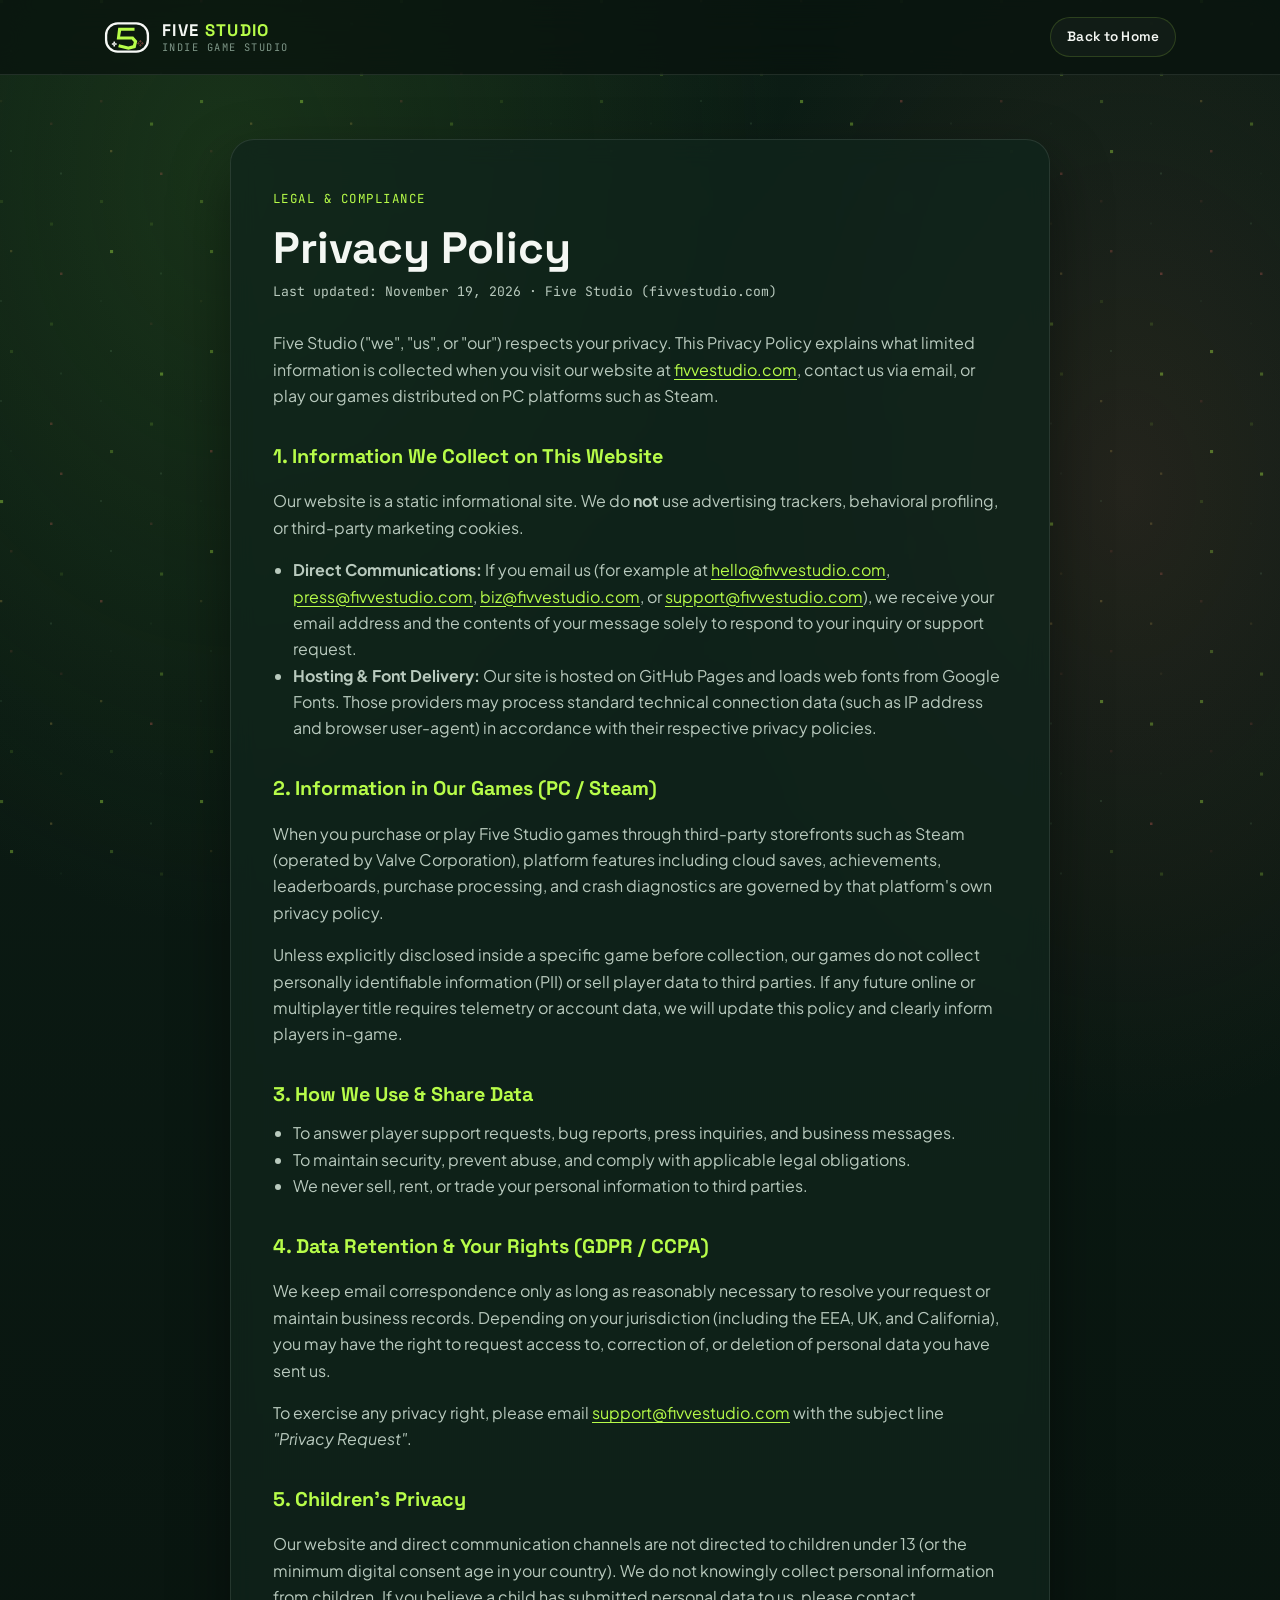
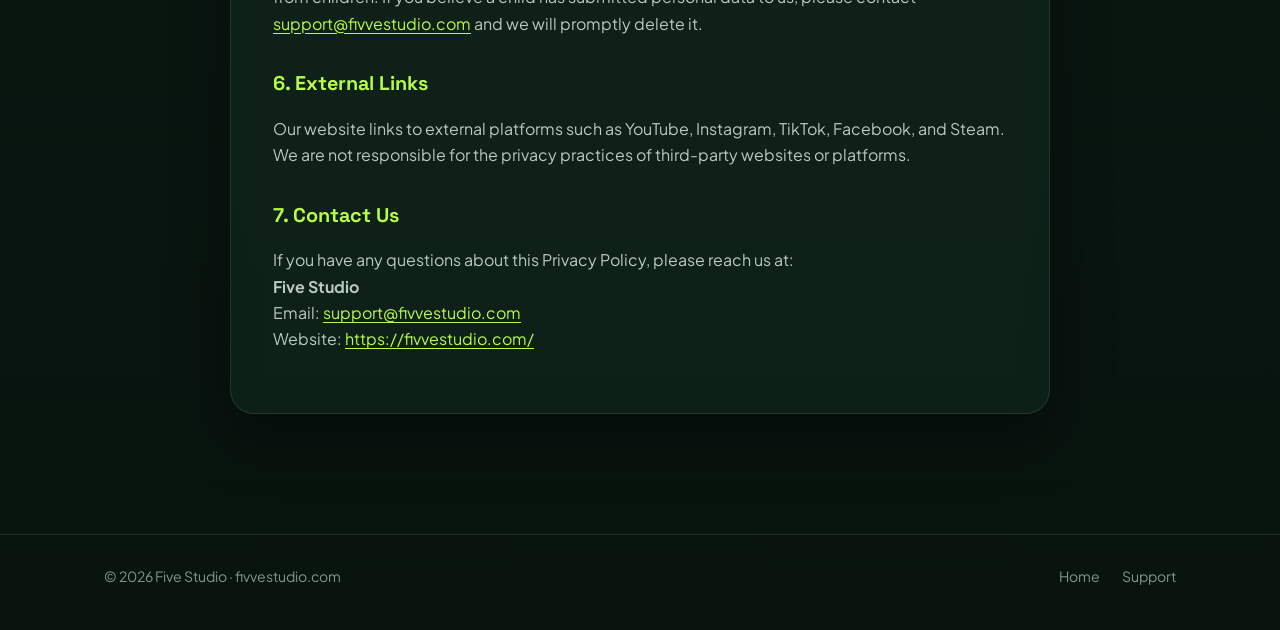
==== privacy/index.html @ c265f398 "feat: 初始化 Five Studio 官方网站与隐私政策页面" ====
<!DOCTYPE html>
<html lang="en">
<head>
  <meta charset="UTF-8" />
  <meta name="viewport" content="width=device-width, initial-scale=1.0" />
  <title>Privacy Policy — Five Studio</title>
  <meta name="description" content="Privacy Policy for Five Studio (fivvestudio.com) and our PC / Steam games." />
  <link rel="canonical" href="https://fivvestudio.com/privacy/" />
  <meta name="theme-color" content="#0d1f17" />

  <link rel="icon" type="image/svg+xml" href="../assets/favicon.svg" />
  <link rel="preconnect" href="https://fonts.googleapis.com" />
  <link rel="preconnect" href="https://fonts.gstatic.com" crossorigin />
  <link href="https://fonts.googleapis.com/css2?family=JetBrains+Mono:wght@400;500;600&family=Plus+Jakarta+Sans:wght@400;500;600;700&family=Space+Grotesk:wght@500;600;700&display=swap" rel="stylesheet" />
  <link rel="stylesheet" href="../styles.css" />
</head>
<body>
  <canvas id="dot-matrix" aria-hidden="true"></canvas>

  <div class="site-shell">
    <header class="site-header">
      <div class="container nav-inner">
        <a class="brand-link" href="../" aria-label="Back to Five Studio Home">
          <img class="brand-mark" src="../assets/logo-mark.svg" alt="Five Studio Logo" width="46" height="33" />
          <span class="brand-wordmark">
            <span class="brand-name">FIVE <span>STUDIO</span></span>
            <span class="brand-sub">INDIE GAME STUDIO</span>
          </span>
        </a>

        <div class="nav-actions">
          <a class="btn btn-outline btn-sm" href="../">Back to Home</a>
        </div>
      </div>
    </header>

    <main class="legal-main">
      <div class="container">
        <article class="legal-card">
          <span class="section-eyebrow">Legal &amp; Compliance</span>
          <h1>Privacy Policy</h1>
          <p class="legal-updated">Last updated: November 19, 2026 &middot; Five Studio (fivvestudio.com)</p>

          <p>
            Five Studio ("we", "us", or "our") respects your privacy. This Privacy Policy explains what limited information is collected when you visit our website at <a href="https://fivvestudio.com/">fivvestudio.com</a>, contact us via email, or play our games distributed on PC platforms such as Steam.
          </p>

          <h2>1. Information We Collect on This Website</h2>
          <p>
            Our website is a static informational site. We do <strong>not</strong> use advertising trackers, behavioral profiling, or third-party marketing cookies.
          </p>
          <ul>
            <li><strong>Direct Communications:</strong> If you email us (for example at <a href="mailto:hello@fivvestudio.com">hello@fivvestudio.com</a>, <a href="mailto:press@fivvestudio.com">press@fivvestudio.com</a>, <a href="mailto:biz@fivvestudio.com">biz@fivvestudio.com</a>, or <a href="mailto:support@fivvestudio.com">support@fivvestudio.com</a>), we receive your email address and the contents of your message solely to respond to your inquiry or support request.</li>
            <li><strong>Hosting &amp; Font Delivery:</strong> Our site is hosted on GitHub Pages and loads web fonts from Google Fonts. Those providers may process standard technical connection data (such as IP address and browser user-agent) in accordance with their respective privacy policies.</li>
          </ul>

          <h2>2. Information in Our Games (PC / Steam)</h2>
          <p>
            When you purchase or play Five Studio games through third-party storefronts such as Steam (operated by Valve Corporation), platform features including cloud saves, achievements, leaderboards, purchase processing, and crash diagnostics are governed by that platform's own privacy policy.
          </p>
          <p>
            Unless explicitly disclosed inside a specific game before collection, our games do not collect personally identifiable information (PII) or sell player data to third parties. If any future online or multiplayer title requires telemetry or account data, we will update this policy and clearly inform players in-game.
          </p>

          <h2>3. How We Use &amp; Share Data</h2>
          <ul>
            <li>To answer player support requests, bug reports, press inquiries, and business messages.</li>
            <li>To maintain security, prevent abuse, and comply with applicable legal obligations.</li>
            <li>We never sell, rent, or trade your personal information to third parties.</li>
          </ul>

          <h2>4. Data Retention &amp; Your Rights (GDPR / CCPA)</h2>
          <p>
            We keep email correspondence only as long as reasonably necessary to resolve your request or maintain business records. Depending on your jurisdiction (including the EEA, UK, and California), you may have the right to request access to, correction of, or deletion of personal data you have sent us.
          </p>
          <p>
            To exercise any privacy right, please email <a href="mailto:support@fivvestudio.com">support@fivvestudio.com</a> with the subject line <em>"Privacy Request"</em>.
          </p>

          <h2>5. Children's Privacy</h2>
          <p>
            Our website and direct communication channels are not directed to children under 13 (or the minimum digital consent age in your country). We do not knowingly collect personal information from children. If you believe a child has submitted personal data to us, please contact <a href="mailto:support@fivvestudio.com">support@fivvestudio.com</a> and we will promptly delete it.
          </p>

          <h2>6. External Links</h2>
          <p>
            Our website links to external platforms such as YouTube, Instagram, TikTok, Facebook, and Steam. We are not responsible for the privacy practices of third-party websites or platforms.
          </p>

          <h2>7. Contact Us</h2>
          <p>
            If you have any questions about this Privacy Policy, please reach us at:<br />
            <strong>Five Studio</strong><br />
            Email: <a href="mailto:support@fivvestudio.com">support@fivvestudio.com</a><br />
            Website: <a href="https://fivvestudio.com/">https://fivvestudio.com/</a>
          </p>
        </article>
      </div>
    </main>

    <footer class="site-footer">
      <div class="container footer-inner">
        <div>&copy; <span id="year">2026</span> Five Studio &middot; fivvestudio.com</div>
        <div class="footer-links">
          <a href="../">Home</a>
          <a href="mailto:support@fivvestudio.com">Support</a>
        </div>
      </div>
    </footer>
  </div>

  <script src="../app.js" defer></script>
</body>
</html>
---- styles.css ----
:root {
  --bg-void: #08130e;
  --bg-base: #0d1f17;
  --bg-elevated: rgba(16, 37, 27, 0.78);
  --bg-elevated-solid: #12281d;
  --bg-glow: #243f1e;
  --lime: #b7fc49;
  --lime-soft: rgba(183, 252, 73, 0.14);
  --coral: #e76e63;
  --coral-soft: rgba(231, 110, 99, 0.14);
  --gold: #d7b45c;
  --ink: #f4f7f3;
  --ink-secondary: #b9cabe;
  --ink-muted: #7f9788;
  --border: rgba(183, 252, 73, 0.16);
  --border-subtle: rgba(244, 247, 243, 0.1);
  --radius-sm: 10px;
  --radius-md: 16px;
  --radius-lg: 24px;
  --shadow-card: 0 24px 60px rgba(0, 0, 0, 0.42);
  --font-display: 'Space Grotesk', system-ui, -apple-system, BlinkMacSystemFont, sans-serif;
  --font-body: 'Plus Jakarta Sans', system-ui, -apple-system, BlinkMacSystemFont, sans-serif;
  --font-mono: 'JetBrains Mono', ui-monospace, SFMono-Regular, Menlo, monospace;
}

*,
*::before,
*::after {
  box-sizing: border-box;
}

html {
  scroll-behavior: smooth;
  background-color: var(--bg-void);
  color: var(--ink);
}

body {
  margin: 0;
  min-height: 100vh;
  font-family: var(--font-body);
  font-size: 16px;
  line-height: 1.65;
  color: var(--ink);
  background:
    radial-gradient(62% 48% at 18% 8%, rgba(49, 92, 34, 0.36) 0%, rgba(13, 31, 23, 0) 70%),
    radial-gradient(50% 42% at 88% 22%, rgba(231, 110, 99, 0.11) 0%, rgba(13, 31, 23, 0) 68%),
    linear-gradient(180deg, #0c1d15 0%, #08130e 100%);
  overflow-x: hidden;
  -webkit-font-smoothing: antialiased;
}

a {
  color: inherit;
  text-decoration: none;
}

img,
svg {
  display: block;
  max-width: 100%;
}

button {
  font: inherit;
  color: inherit;
}

:focus-visible {
  outline: 2px solid var(--lime);
  outline-offset: 3px;
}

/* Pixel matrix canvas backdrop */
#dot-matrix {
  position: fixed;
  inset: 0;
  width: 100%;
  height: 100%;
  pointer-events: none;
  z-index: 0;
  opacity: 0.72;
}

.site-shell {
  position: relative;
  z-index: 1;
}

.container {
  width: 100%;
  max-width: 1120px;
  margin: 0 auto;
  padding: 0 24px;
}

/* Header */
.site-header {
  position: sticky;
  top: 0;
  z-index: 50;
  backdrop-filter: blur(16px);
  -webkit-backdrop-filter: blur(16px);
  background: rgba(8, 19, 14, 0.76);
  border-bottom: 1px solid var(--border-subtle);
}

.nav-inner {
  display: flex;
  align-items: center;
  justify-content: space-between;
  gap: 20px;
  height: 74px;
}

.brand-link {
  display: inline-flex;
  align-items: center;
  gap: 12px;
  flex-shrink: 0;
}

.brand-mark {
  width: 46px;
  height: 33px;
  transition: transform 0.22s ease;
}

.brand-link:hover .brand-mark {
  transform: scale(1.06) rotate(-2deg);
}

.brand-wordmark {
  display: flex;
  flex-direction: column;
  line-height: 1;
}

.brand-name {
  font-family: var(--font-display);
  font-weight: 700;
  font-size: 1.05rem;
  letter-spacing: 0.08em;
  color: var(--ink);
}

.brand-name span {
  color: var(--lime);
}

.brand-sub {
  font-family: var(--font-mono);
  font-size: 0.65rem;
  letter-spacing: 0.14em;
  color: var(--ink-muted);
  margin-top: 3px;
}

.nav-links {
  display: flex;
  align-items: center;
  gap: 28px;
  list-style: none;
  margin: 0;
  padding: 0;
}

.nav-links a {
  font-size: 0.92rem;
  font-weight: 500;
  color: var(--ink-secondary);
  transition: color 0.18s ease;
}

.nav-links a:hover {
  color: var(--lime);
}

.nav-actions {
  display: flex;
  align-items: center;
  gap: 12px;
}

.menu-toggle {
  display: none;
  align-items: center;
  justify-content: center;
  width: 42px;
  height: 42px;
  border-radius: var(--radius-sm);
  border: 1px solid var(--border-subtle);
  background: rgba(255, 255, 255, 0.03);
  cursor: pointer;
}

/* Buttons */
.btn {
  display: inline-flex;
  align-items: center;
  justify-content: center;
  gap: 9px;
  padding: 12px 22px;
  border-radius: 999px;
  font-family: var(--font-display);
  font-weight: 600;
  font-size: 0.94rem;
  letter-spacing: 0.01em;
  border: 1px solid transparent;
  cursor: pointer;
  transition: transform 0.18s ease, box-shadow 0.2s ease, background-color 0.2s ease, border-color 0.2s ease, color 0.2s ease;
  white-space: nowrap;
}

.btn:active {
  transform: translateY(1px) scale(0.99);
}

.btn-primary {
  background: var(--lime);
  color: #09150d;
  box-shadow: 0 8px 28px rgba(183, 252, 73, 0.22);
}

.btn-primary:hover {
  background: #c8ff6e;
  transform: translateY(-2px);
  box-shadow: 0 12px 34px rgba(183, 252, 73, 0.34);
}

.btn-outline {
  background: rgba(255, 255, 255, 0.03);
  border-color: var(--border);
  color: var(--ink);
}

.btn-outline:hover {
  border-color: var(--lime);
  background: rgba(183, 252, 73, 0.08);
  color: var(--lime);
  transform: translateY(-2px);
}

.btn-sm {
  padding: 8px 16px;
  font-size: 0.85rem;
}

/* Status Pill */
.status-pill {
  display: inline-flex;
  align-items: center;
  gap: 9px;
  padding: 6px 14px;
  border-radius: 999px;
  border: 1px solid var(--border);
  background: rgba(183, 252, 73, 0.07);
  font-family: var(--font-mono);
  font-size: 0.76rem;
  letter-spacing: 0.08em;
  text-transform: uppercase;
  color: var(--lime);
}

.status-dot {
  width: 8px;
  height: 8px;
  border-radius: 50%;
  background: var(--lime);
  box-shadow: 0 0 12px var(--lime);
  animation: pulse 2.2s ease-in-out infinite;
}

@keyframes pulse {
  0%, 100% { opacity: 1; transform: scale(1); }
  50% { opacity: 0.45; transform: scale(0.84); }
}

/* Hero Section */
.hero {
  padding: 88px 0 76px;
}

.hero-grid {
  display: grid;
  grid-template-columns: 1.15fr 0.85fr;
  gap: 48px;
  align-items: center;
}

.hero-title {
  margin: 22px 0 18px;
  font-family: var(--font-display);
  font-size: clamp(2.8rem, 6vw, 4.65rem);
  font-weight: 700;
  line-height: 0.98;
  letter-spacing: -0.03em;
}

.hero-title .line-white {
  display: block;
  color: var(--ink);
}

.hero-title .line-accent {
  display: block;
  color: var(--coral);
}

.hero-lead {
  margin: 0 0 12px;
  font-family: var(--font-display);
  font-size: clamp(1.12rem, 2vw, 1.32rem);
  font-weight: 500;
  color: var(--lime);
}

.hero-desc {
  margin: 0 0 32px;
  max-width: 520px;
  color: var(--ink-secondary);
  font-size: 1.03rem;
}

.hero-cta {
  display: flex;
  flex-wrap: wrap;
  gap: 14px;
  margin-bottom: 34px;
}

.hero-meta {
  display: flex;
  flex-wrap: wrap;
  gap: 24px;
  padding-top: 24px;
  border-top: 1px solid var(--border-subtle);
}

.meta-item {
  display: flex;
  flex-direction: column;
  gap: 2px;
}

.meta-label {
  font-family: var(--font-mono);
  font-size: 0.72rem;
  letter-spacing: 0.08em;
  text-transform: uppercase;
  color: var(--ink-muted);
}

.meta-value {
  font-family: var(--font-display);
  font-weight: 600;
  font-size: 0.98rem;
  color: var(--ink);
}

/* Interactive Controller Stage */
.controller-stage {
  position: relative;
  border-radius: var(--radius-lg);
  padding: 36px 28px 26px;
  background:
    radial-gradient(circle at 50% 42%, rgba(183, 252, 73, 0.14) 0%, rgba(16, 37, 27, 0.9) 62%),
    var(--bg-elevated-solid);
  border: 1px solid var(--border);
  box-shadow: var(--shadow-card);
  overflow: hidden;
}

.controller-stage::before {
  content: '';
  position: absolute;
  inset: 0;
  background-image: radial-gradient(rgba(183, 252, 73, 0.16) 1.2px, transparent 1.2px);
  background-size: 20px 20px;
  opacity: 0.35;
  pointer-events: none;
}

.stage-topbar {
  position: relative;
  display: flex;
  justify-content: space-between;
  align-items: center;
  margin-bottom: 24px;
  font-family: var(--font-mono);
  font-size: 0.72rem;
  letter-spacing: 0.08em;
  color: var(--ink-muted);
}

.stage-badge {
  color: var(--lime);
}

.controller-wrap {
  position: relative;
  display: flex;
  align-items: center;
  justify-content: center;
  padding: 18px 8px 22px;
}

.interactive-logo {
  width: 100%;
  max-width: 310px;
  height: auto;
  filter: drop-shadow(0 16px 32px rgba(0, 0, 0, 0.45));
  transition: transform 0.25s ease;
  user-select: none;
}

.interactive-logo.nudge-up { transform: translateY(-6px); }
.interactive-logo.nudge-down { transform: translateY(6px); }
.interactive-logo.nudge-left { transform: translateX(-6px) rotate(-1.5deg); }
.interactive-logo.nudge-right { transform: translateX(6px) rotate(1.5deg); }
.interactive-logo.nudge-pop { transform: scale(1.045); }

.ctrl-hit {
  cursor: pointer;
  transition: opacity 0.14s ease, transform 0.14s ease;
}

.ctrl-btn-circle {
  cursor: pointer;
  transition: fill 0.14s ease, stroke-width 0.14s ease;
}

.ctrl-btn-circle:hover,
.ctrl-btn-circle.is-pressed {
  fill: rgba(231, 110, 99, 0.42);
  stroke-width: 2.8;
}

.stage-console {
  position: relative;
  display: flex;
  align-items: center;
  justify-content: space-between;
  gap: 12px;
  margin-top: 14px;
  padding: 10px 14px;
  border-radius: var(--radius-sm);
  background: rgba(8, 19, 14, 0.72);
  border: 1px solid var(--border-subtle);
  font-family: var(--font-mono);
  font-size: 0.76rem;
  color: var(--ink-secondary);
}

.console-text {
  overflow: hidden;
  text-overflow: ellipsis;
  white-space: nowrap;
}

.console-text strong {
  color: var(--lime);
  font-weight: 600;
}

.console-text.combo strong {
  color: var(--coral);
}

.console-hint {
  color: var(--ink-muted);
  font-size: 0.7rem;
  flex-shrink: 0;
}

/* Sections */
.section {
  padding: 76px 0;
}

.section-header {
  display: flex;
  flex-direction: column;
  gap: 10px;
  margin-bottom: 38px;
}

.section-eyebrow {
  font-family: var(--font-mono);
  font-size: 0.78rem;
  letter-spacing: 0.12em;
  text-transform: uppercase;
  color: var(--lime);
}

.section-title {
  margin: 0;
  font-family: var(--font-display);
  font-size: clamp(1.85rem, 3.6vw, 2.55rem);
  font-weight: 700;
  line-height: 1.15;
  letter-spacing: -0.02em;
}

.section-subtitle {
  margin: 0;
  max-width: 620px;
  color: var(--ink-secondary);
  font-size: 1rem;
}

/* Featured Unannounced Game Card */
.game-card {
  display: grid;
  grid-template-columns: 1.05fr 0.95fr;
  border-radius: var(--radius-lg);
  overflow: hidden;
  background: var(--bg-elevated);
  border: 1px solid var(--border);
  box-shadow: var(--shadow-card);
  backdrop-filter: blur(12px);
}

.game-visual {
  position: relative;
  min-height: 330px;
  padding: 28px;
  display: flex;
  flex-direction: column;
  justify-content: space-between;
  background:
    radial-gradient(circle at 25% 25%, rgba(183, 252, 73, 0.17) 0%, transparent 55%),
    radial-gradient(circle at 80% 78%, rgba(231, 110, 99, 0.18) 0%, transparent 52%),
    linear-gradient(145deg, #0b1a13 0%, #142c1e 100%);
  border-right: 1px solid var(--border-subtle);
  overflow: hidden;
}

/* Subtle CRT scanline texture */
.game-visual::after {
  content: '';
  position: absolute;
  inset: 0;
  background: repeating-linear-gradient(
    to bottom,
    rgba(255, 255, 255, 0.025) 0px,
    rgba(255, 255, 255, 0.025) 1px,
    transparent 1px,
    transparent 4px
  );
  pointer-events: none;
}

.visual-hud-top,
.visual-hud-bottom {
  position: relative;
  z-index: 1;
  display: flex;
  justify-content: space-between;
  align-items: center;
  gap: 12px;
  font-family: var(--font-mono);
  font-size: 0.74rem;
  letter-spacing: 0.08em;
  color: var(--ink-muted);
}

.visual-center {
  position: relative;
  z-index: 1;
  margin: 28px 0;
  padding: 24px;
  border-radius: var(--radius-md);
  border: 1px dashed rgba(183, 252, 73, 0.34);
  background: rgba(8, 19, 14, 0.56);
  text-align: center;
}

.classified-tag {
  display: inline-block;
  padding: 4px 10px;
  border-radius: 6px;
  background: var(--coral-soft);
  border: 1px solid rgba(231, 110, 99, 0.38);
  color: var(--coral);
  font-family: var(--font-mono);
  font-size: 0.72rem;
  font-weight: 600;
  letter-spacing: 0.12em;
  margin-bottom: 12px;
}

.classified-code {
  font-family: var(--font-display);
  font-size: clamp(1.6rem, 3vw, 2.2rem);
  font-weight: 700;
  letter-spacing: 0.06em;
  color: var(--ink);
  margin: 0 0 6px;
}

.classified-sub {
  margin: 0;
  font-family: var(--font-mono);
  font-size: 0.8rem;
  color: var(--lime);
}

.game-info {
  padding: 36px 34px;
  display: flex;
  flex-direction: column;
  justify-content: center;
  gap: 18px;
}

.tag-row {
  display: flex;
  flex-wrap: wrap;
  gap: 8px;
}

.chip {
  display: inline-flex;
  align-items: center;
  gap: 6px;
  padding: 5px 12px;
  border-radius: 999px;
  font-family: var(--font-mono);
  font-size: 0.74rem;
  border: 1px solid var(--border-subtle);
  background: rgba(255, 255, 255, 0.03);
  color: var(--ink-secondary);
}

.chip-lime {
  border-color: rgba(183, 252, 73, 0.35);
  background: var(--lime-soft);
  color: var(--lime);
}

.chip-coral {
  border-color: rgba(231, 110, 99, 0.35);
  background: var(--coral-soft);
  color: var(--coral);
}

.game-title {
  margin: 0;
  font-family: var(--font-display);
  font-size: 1.85rem;
  font-weight: 700;
  line-height: 1.15;
}

.game-desc {
  margin: 0;
  color: var(--ink-secondary);
}

.game-actions {
  display: flex;
  flex-wrap: wrap;
  gap: 12px;
  margin-top: 6px;
}

/* Studio Pillars */
.pillars-grid {
  display: grid;
  grid-template-columns: repeat(3, 1fr);
  gap: 20px;
}

.pillar-card {
  padding: 28px 26px;
  border-radius: var(--radius-md);
  background: var(--bg-elevated);
  border: 1px solid var(--border-subtle);
  backdrop-filter: blur(10px);
  transition: border-color 0.2s ease, transform 0.2s ease;
}

.pillar-card:hover {
  border-color: var(--border);
  transform: translateY(-3px);
}

.pillar-index {
  font-family: var(--font-mono);
  font-size: 0.78rem;
  font-weight: 600;
  color: var(--coral);
  letter-spacing: 0.1em;
  margin-bottom: 14px;
}

.pillar-card h3 {
  margin: 0 0 10px;
  font-family: var(--font-display);
  font-size: 1.28rem;
  font-weight: 700;
}

.pillar-card p {
  margin: 0;
  color: var(--ink-secondary);
  font-size: 0.95rem;
}

/* Press Kit Grid */
.press-grid {
  display: grid;
  grid-template-columns: 0.95fr 1.05fr;
  gap: 24px;
  align-items: stretch;
}

.panel {
  padding: 28px;
  border-radius: var(--radius-md);
  background: var(--bg-elevated);
  border: 1px solid var(--border-subtle);
  backdrop-filter: blur(10px);
}

.panel-title {
  margin: 0 0 18px;
  font-family: var(--font-display);
  font-size: 1.18rem;
  font-weight: 700;
}

.facts-list {
  display: grid;
  gap: 14px;
  margin: 0;
}

.fact-row {
  display: grid;
  grid-template-columns: 126px 1fr;
  gap: 12px;
  padding-bottom: 12px;
  border-bottom: 1px solid var(--border-subtle);
  font-size: 0.93rem;
}

.fact-row:last-child {
  padding-bottom: 0;
  border-bottom: none;
}

.fact-row dt {
  font-family: var(--font-mono);
  font-size: 0.78rem;
  color: var(--ink-muted);
  text-transform: uppercase;
  letter-spacing: 0.06em;
  padding-top: 2px;
}

.fact-row dd {
  margin: 0;
  color: var(--ink);
  font-weight: 500;
}

.fact-row dd a {
  color: var(--lime);
}

.fact-row dd a:hover {
  text-decoration: underline;
}

.asset-list {
  display: grid;
  gap: 14px;
}

.asset-item {
  display: flex;
  align-items: center;
  justify-content: space-between;
  gap: 16px;
  padding: 14px 16px;
  border-radius: var(--radius-sm);
  background: rgba(8, 19, 14, 0.62);
  border: 1px solid var(--border-subtle);
  transition: border-color 0.2s ease;
}

.asset-item:hover {
  border-color: var(--border);
}

.asset-left {
  display: flex;
  align-items: center;
  gap: 14px;
  min-width: 0;
}

.asset-thumb {
  width: 68px;
  height: 44px;
  padding: 6px 8px;
  border-radius: 8px;
  background: #0d1f17;
  border: 1px solid var(--border-subtle);
  display: flex;
  align-items: center;
  justify-content: center;
  flex-shrink: 0;
}

.asset-thumb img {
  max-height: 100%;
  max-width: 100%;
  object-fit: contain;
}

.asset-meta strong {
  display: block;
  font-family: var(--font-display);
  font-size: 0.96rem;
  color: var(--ink);
}

.asset-meta span {
  display: block;
  font-family: var(--font-mono);
  font-size: 0.74rem;
  color: var(--ink-muted);
}

/* Contact Cards */
.contact-grid {
  display: grid;
  grid-template-columns: repeat(2, 1fr);
  gap: 18px;
  margin-bottom: 28px;
}

.contact-card {
  padding: 24px;
  border-radius: var(--radius-md);
  background: var(--bg-elevated);
  border: 1px solid var(--border-subtle);
  backdrop-filter: blur(10px);
  display: flex;
  flex-direction: column;
  justify-content: space-between;
  gap: 16px;
  transition: border-color 0.2s ease, transform 0.2s ease;
}

.contact-card:hover {
  border-color: var(--border);
  transform: translateY(-2px);
}

.contact-role {
  font-family: var(--font-mono);
  font-size: 0.75rem;
  text-transform: uppercase;
  letter-spacing: 0.08em;
  color: var(--lime);
  margin-bottom: 6px;
}

.contact-email {
  font-family: var(--font-display);
  font-size: 1.18rem;
  font-weight: 700;
  color: var(--ink);
  word-break: break-all;
}

.contact-note {
  margin: 6px 0 0;
  font-size: 0.9rem;
  color: var(--ink-secondary);
}

.contact-actions {
  display: flex;
  align-items: center;
  gap: 10px;
}

.copy-btn {
  display: inline-flex;
  align-items: center;
  gap: 6px;
  padding: 7px 14px;
  border-radius: 999px;
  border: 1px solid var(--border-subtle);
  background: rgba(255, 255, 255, 0.04);
  font-family: var(--font-mono);
  font-size: 0.78rem;
  cursor: pointer;
  transition: border-color 0.18s ease, color 0.18s ease, background-color 0.18s ease;
}

.copy-btn:hover {
  border-color: var(--lime);
  color: var(--lime);
}

.copy-btn.copied {
  border-color: var(--lime);
  background: var(--lime-soft);
  color: var(--lime);
}

/* Socials Strip */
.socials-grid {
  display: grid;
  grid-template-columns: repeat(4, 1fr);
  gap: 14px;
}

.social-card {
  display: flex;
  align-items: center;
  gap: 14px;
  padding: 16px 18px;
  border-radius: var(--radius-md);
  background: rgba(16, 37, 27, 0.65);
  border: 1px solid var(--border-subtle);
  transition: border-color 0.2s ease, transform 0.2s ease, background-color 0.2s ease;
}

.social-card:hover {
  border-color: var(--lime);
  background: rgba(183, 252, 73, 0.08);
  transform: translateY(-2px);
}

.social-icon {
  width: 38px;
  height: 38px;
  border-radius: 10px;
  background: rgba(244, 247, 243, 0.07);
  display: flex;
  align-items: center;
  justify-content: center;
  flex-shrink: 0;
  color: var(--ink);
  transition: color 0.2s ease, background-color 0.2s ease;
}

.social-card:hover .social-icon {
  color: #09150d;
  background: var(--lime);
}

.social-meta {
  min-width: 0;
}

.social-meta strong {
  display: block;
  font-family: var(--font-display);
  font-size: 0.96rem;
  line-height: 1.2;
}

.social-meta span {
  display: block;
  font-family: var(--font-mono);
  font-size: 0.72rem;
  color: var(--ink-muted);
  white-space: nowrap;
  overflow: hidden;
  text-overflow: ellipsis;
}

/* Footer */
.site-footer {
  margin-top: 32px;
  padding: 30px 0 42px;
  border-top: 1px solid var(--border-subtle);
}

.footer-inner {
  display: flex;
  flex-wrap: wrap;
  align-items: center;
  justify-content: space-between;
  gap: 16px;
  font-size: 0.88rem;
  color: var(--ink-muted);
}

.footer-links {
  display: flex;
  align-items: center;
  gap: 22px;
}

.footer-links a:hover {
  color: var(--lime);
}

/* Legal / Subpage Styling */
.legal-main {
  padding: 64px 0 88px;
}

.legal-card {
  max-width: 820px;
  margin: 0 auto;
  padding: 44px 42px;
  border-radius: var(--radius-lg);
  background: var(--bg-elevated);
  border: 1px solid var(--border-subtle);
  box-shadow: var(--shadow-card);
  backdrop-filter: blur(12px);
}

.legal-card h1 {
  margin: 14px 0 8px;
  font-family: var(--font-display);
  font-size: clamp(2rem, 4vw, 2.75rem);
  line-height: 1.1;
}

.legal-updated {
  margin: 0 0 28px;
  font-family: var(--font-mono);
  font-size: 0.82rem;
  color: var(--ink-muted);
}

.legal-card h2 {
  margin: 30px 0 10px;
  font-family: var(--font-display);
  font-size: 1.24rem;
  color: var(--lime);
}

.legal-card p,
.legal-card li {
  color: var(--ink-secondary);
}

.legal-card ul {
  padding-left: 20px;
  margin: 10px 0 14px;
}

.legal-card a {
  color: var(--lime);
  text-decoration: underline;
  text-underline-offset: 3px;
}

/* 404 Page */
.error-stage {
  min-height: calc(100vh - 170px);
  display: flex;
  align-items: center;
  justify-content: center;
  padding: 56px 0;
  text-align: center;
}

.error-box {
  max-width: 540px;
  padding: 46px 34px;
  border-radius: var(--radius-lg);
  background: var(--bg-elevated);
  border: 1px solid var(--border);
  box-shadow: var(--shadow-card);
}

.error-code {
  margin: 18px 0 8px;
  font-family: var(--font-display);
  font-size: clamp(3.5rem, 9vw, 5.2rem);
  font-weight: 700;
  line-height: 1;
  color: var(--coral);
}

/* Responsive */
@media (max-width: 960px) {
  .hero-grid,
  .game-card,
  .press-grid {
    grid-template-columns: 1fr;
  }

  .game-visual {
    border-right: none;
    border-bottom: 1px solid var(--border-subtle);
    min-height: 270px;
  }

  .pillars-grid {
    grid-template-columns: 1fr;
  }

  .socials-grid {
    grid-template-columns: repeat(2, 1fr);
  }
}

@media (max-width: 720px) {
  .nav-links {
    display: none;
    position: absolute;
    top: 74px;
    left: 0;
    right: 0;
    flex-direction: column;
    align-items: flex-start;
    gap: 0;
    padding: 12px 24px 20px;
    background: rgba(8, 19, 14, 0.96);
    border-bottom: 1px solid var(--border-subtle);
  }

  .nav-links.is-open {
    display: flex;
  }

  .nav-links li {
    width: 100%;
  }

  .nav-links a {
    display: block;
    padding: 12px 0;
    font-size: 1rem;
  }

  .nav-actions .btn {
    display: none;
  }

  .menu-toggle {
    display: inline-flex;
  }

  .hero {
    padding: 54px 0 48px;
  }

  .section {
    padding: 54px 0;
  }

  .contact-grid,
  .socials-grid {
    grid-template-columns: 1fr;
  }

  .game-info,
  .legal-card {
    padding: 26px 22px;
  }

  .fact-row {
    grid-template-columns: 1fr;
    gap: 4px;
  }
}

@media (prefers-reduced-motion: reduce) {
  html {
    scroll-behavior: auto;
  }
  .status-dot {
    animation: none;
  }
  *,
  *::before,
  *::after {
    transition-duration: 0.01ms !important;
  }
}
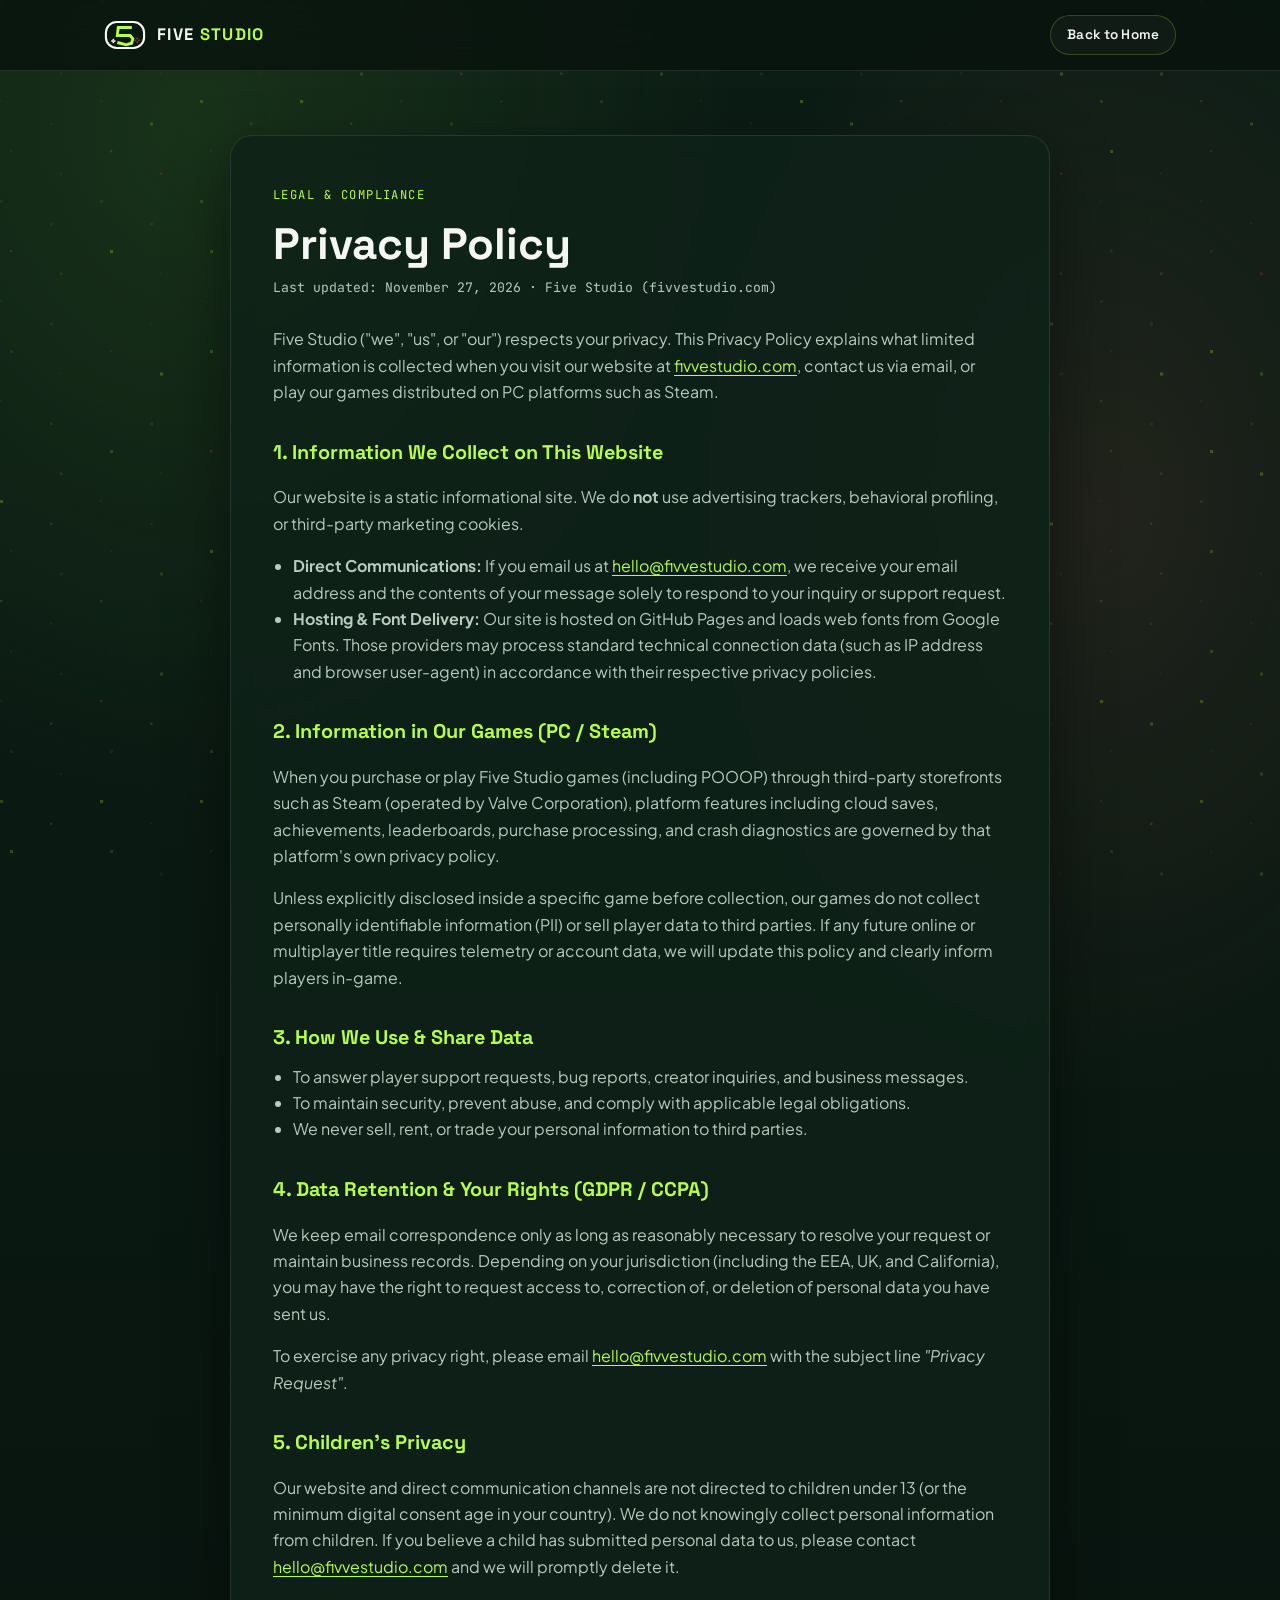
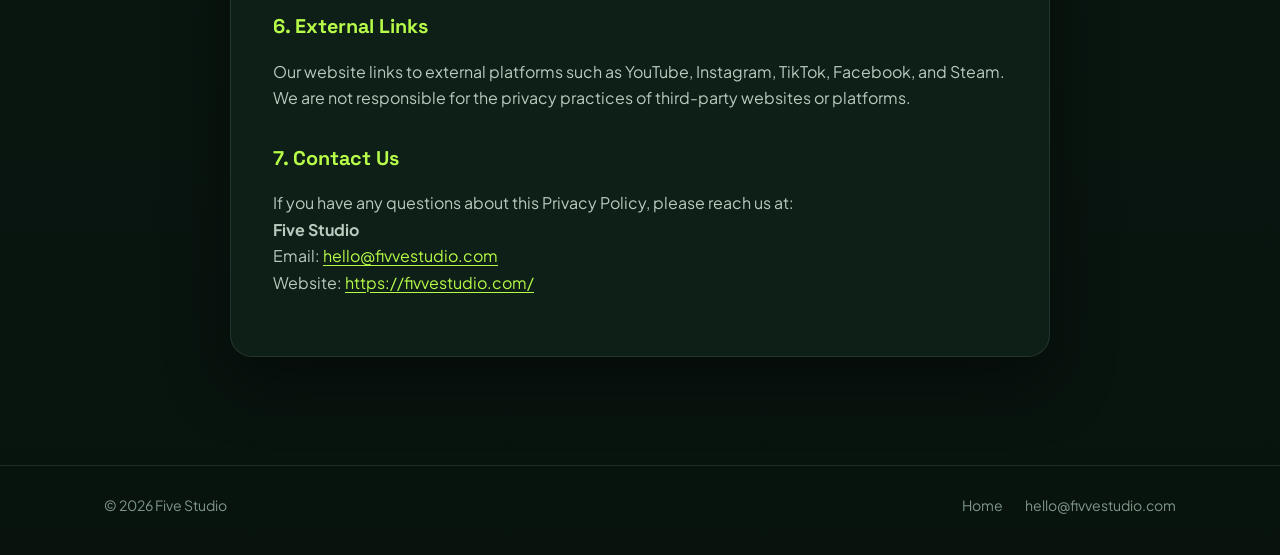
==== commit cf774dd9: "feat: 改版官网并上架首款游戏 POOOP 展示" ====
--- a/privacy/index.html
+++ b/privacy/index.html
@@ -21,11 +21,8 @@
     <header class="site-header">
       <div class="container nav-inner">
         <a class="brand-link" href="../" aria-label="Back to Five Studio Home">
-          <img class="brand-mark" src="../assets/logo-mark.svg" alt="Five Studio Logo" width="46" height="33" />
-          <span class="brand-wordmark">
-            <span class="brand-name">FIVE <span>STUDIO</span></span>
-            <span class="brand-sub">INDIE GAME STUDIO</span>
-          </span>
+          <img class="brand-mark" src="../assets/logo-mark.svg" alt="Five Studio Logo" width="42" height="30" />
+          <span class="brand-name">FIVE <span>STUDIO</span></span>
         </a>
 
         <div class="nav-actions">
@@ -39,7 +36,7 @@
         <article class="legal-card">
           <span class="section-eyebrow">Legal &amp; Compliance</span>
           <h1>Privacy Policy</h1>
-          <p class="legal-updated">Last updated: November 19, 2026 &middot; Five Studio (fivvestudio.com)</p>
+          <p class="legal-updated">Last updated: November 27, 2026 &middot; Five Studio (fivvestudio.com)</p>
 
           <p>
             Five Studio ("we", "us", or "our") respects your privacy. This Privacy Policy explains what limited information is collected when you visit our website at <a href="https://fivvestudio.com/">fivvestudio.com</a>, contact us via email, or play our games distributed on PC platforms such as Steam.
@@ -50,13 +47,13 @@
             Our website is a static informational site. We do <strong>not</strong> use advertising trackers, behavioral profiling, or third-party marketing cookies.
           </p>
           <ul>
-            <li><strong>Direct Communications:</strong> If you email us (for example at <a href="mailto:hello@fivvestudio.com">hello@fivvestudio.com</a>, <a href="mailto:press@fivvestudio.com">press@fivvestudio.com</a>, <a href="mailto:biz@fivvestudio.com">biz@fivvestudio.com</a>, or <a href="mailto:support@fivvestudio.com">support@fivvestudio.com</a>), we receive your email address and the contents of your message solely to respond to your inquiry or support request.</li>
+            <li><strong>Direct Communications:</strong> If you email us at <a href="mailto:hello@fivvestudio.com">hello@fivvestudio.com</a>, we receive your email address and the contents of your message solely to respond to your inquiry or support request.</li>
             <li><strong>Hosting &amp; Font Delivery:</strong> Our site is hosted on GitHub Pages and loads web fonts from Google Fonts. Those providers may process standard technical connection data (such as IP address and browser user-agent) in accordance with their respective privacy policies.</li>
           </ul>
 
           <h2>2. Information in Our Games (PC / Steam)</h2>
           <p>
-            When you purchase or play Five Studio games through third-party storefronts such as Steam (operated by Valve Corporation), platform features including cloud saves, achievements, leaderboards, purchase processing, and crash diagnostics are governed by that platform's own privacy policy.
+            When you purchase or play Five Studio games (including POOOP) through third-party storefronts such as Steam (operated by Valve Corporation), platform features including cloud saves, achievements, leaderboards, purchase processing, and crash diagnostics are governed by that platform's own privacy policy.
           </p>
           <p>
             Unless explicitly disclosed inside a specific game before collection, our games do not collect personally identifiable information (PII) or sell player data to third parties. If any future online or multiplayer title requires telemetry or account data, we will update this policy and clearly inform players in-game.
@@ -64,7 +61,7 @@
 
           <h2>3. How We Use &amp; Share Data</h2>
           <ul>
-            <li>To answer player support requests, bug reports, press inquiries, and business messages.</li>
+            <li>To answer player support requests, bug reports, creator inquiries, and business messages.</li>
             <li>To maintain security, prevent abuse, and comply with applicable legal obligations.</li>
             <li>We never sell, rent, or trade your personal information to third parties.</li>
           </ul>
@@ -74,12 +71,12 @@
             We keep email correspondence only as long as reasonably necessary to resolve your request or maintain business records. Depending on your jurisdiction (including the EEA, UK, and California), you may have the right to request access to, correction of, or deletion of personal data you have sent us.
           </p>
           <p>
-            To exercise any privacy right, please email <a href="mailto:support@fivvestudio.com">support@fivvestudio.com</a> with the subject line <em>"Privacy Request"</em>.
+            To exercise any privacy right, please email <a href="mailto:hello@fivvestudio.com">hello@fivvestudio.com</a> with the subject line <em>"Privacy Request"</em>.
           </p>
 
           <h2>5. Children's Privacy</h2>
           <p>
-            Our website and direct communication channels are not directed to children under 13 (or the minimum digital consent age in your country). We do not knowingly collect personal information from children. If you believe a child has submitted personal data to us, please contact <a href="mailto:support@fivvestudio.com">support@fivvestudio.com</a> and we will promptly delete it.
+            Our website and direct communication channels are not directed to children under 13 (or the minimum digital consent age in your country). We do not knowingly collect personal information from children. If you believe a child has submitted personal data to us, please contact <a href="mailto:hello@fivvestudio.com">hello@fivvestudio.com</a> and we will promptly delete it.
           </p>
 
           <h2>6. External Links</h2>
@@ -91,7 +88,7 @@
           <p>
             If you have any questions about this Privacy Policy, please reach us at:<br />
             <strong>Five Studio</strong><br />
-            Email: <a href="mailto:support@fivvestudio.com">support@fivvestudio.com</a><br />
+            Email: <a href="mailto:hello@fivvestudio.com">hello@fivvestudio.com</a><br />
             Website: <a href="https://fivvestudio.com/">https://fivvestudio.com/</a>
           </p>
         </article>
@@ -100,10 +97,10 @@
 
     <footer class="site-footer">
       <div class="container footer-inner">
-        <div>&copy; <span id="year">2026</span> Five Studio &middot; fivvestudio.com</div>
+        <div>&copy; <span id="year">2026</span> Five Studio</div>
         <div class="footer-links">
           <a href="../">Home</a>
-          <a href="mailto:support@fivvestudio.com">Support</a>
+          <a href="mailto:hello@fivvestudio.com">hello@fivvestudio.com</a>
         </div>
       </div>
     </footer>
--- a/styles.css
+++ b/styles.css
@@ -1,23 +1,20 @@
 :root {
   --bg-void: #08130e;
   --bg-base: #0d1f17;
-  --bg-elevated: rgba(16, 37, 27, 0.78);
-  --bg-elevated-solid: #12281d;
-  --bg-glow: #243f1e;
+  --bg-elevated: rgba(15, 34, 25, 0.84);
+  --bg-elevated-solid: #11261c;
   --lime: #b7fc49;
-  --lime-soft: rgba(183, 252, 73, 0.14);
+  --lime-soft: rgba(183, 252, 73, 0.13);
   --coral: #e76e63;
-  --coral-soft: rgba(231, 110, 99, 0.14);
-  --gold: #d7b45c;
   --ink: #f4f7f3;
   --ink-secondary: #b9cabe;
   --ink-muted: #7f9788;
-  --border: rgba(183, 252, 73, 0.16);
+  --border: rgba(183, 252, 73, 0.2);
   --border-subtle: rgba(244, 247, 243, 0.1);
   --radius-sm: 10px;
   --radius-md: 16px;
-  --radius-lg: 24px;
-  --shadow-card: 0 24px 60px rgba(0, 0, 0, 0.42);
+  --radius-lg: 22px;
+  --shadow-card: 0 24px 64px rgba(0, 0, 0, 0.44);
   --font-display: 'Space Grotesk', system-ui, -apple-system, BlinkMacSystemFont, sans-serif;
   --font-body: 'Plus Jakarta Sans', system-ui, -apple-system, BlinkMacSystemFont, sans-serif;
   --font-mono: 'JetBrains Mono', ui-monospace, SFMono-Regular, Menlo, monospace;
@@ -43,8 +40,8 @@
   line-height: 1.65;
   color: var(--ink);
   background:
-    radial-gradient(62% 48% at 18% 8%, rgba(49, 92, 34, 0.36) 0%, rgba(13, 31, 23, 0) 70%),
-    radial-gradient(50% 42% at 88% 22%, rgba(231, 110, 99, 0.11) 0%, rgba(13, 31, 23, 0) 68%),
+    radial-gradient(60% 45% at 15% 6%, rgba(49, 92, 34, 0.34) 0%, rgba(13, 31, 23, 0) 70%),
+    radial-gradient(48% 40% at 86% 24%, rgba(231, 110, 99, 0.1) 0%, rgba(13, 31, 23, 0) 68%),
     linear-gradient(180deg, #0c1d15 0%, #08130e 100%);
   overflow-x: hidden;
   -webkit-font-smoothing: antialiased;
@@ -79,7 +76,7 @@
   height: 100%;
   pointer-events: none;
   z-index: 0;
-  opacity: 0.72;
+  opacity: 0.48;
 }
 
 .site-shell {
@@ -101,7 +98,7 @@
   z-index: 50;
   backdrop-filter: blur(16px);
   -webkit-backdrop-filter: blur(16px);
-  background: rgba(8, 19, 14, 0.76);
+  background: rgba(8, 19, 14, 0.78);
   border-bottom: 1px solid var(--border-subtle);
 }
 
@@ -109,37 +106,31 @@
   display: flex;
   align-items: center;
   justify-content: space-between;
-  gap: 20px;
-  height: 74px;
+  gap: 24px;
+  height: 70px;
 }
 
 .brand-link {
   display: inline-flex;
   align-items: center;
-  gap: 12px;
+  gap: 11px;
   flex-shrink: 0;
 }
 
 .brand-mark {
-  width: 46px;
-  height: 33px;
+  width: 42px;
+  height: 30px;
   transition: transform 0.22s ease;
 }
 
 .brand-link:hover .brand-mark {
-  transform: scale(1.06) rotate(-2deg);
-}
-
-.brand-wordmark {
-  display: flex;
-  flex-direction: column;
-  line-height: 1;
+  transform: scale(1.05) rotate(-2deg);
 }
 
 .brand-name {
   font-family: var(--font-display);
   font-weight: 700;
-  font-size: 1.05rem;
+  font-size: 1.04rem;
   letter-spacing: 0.08em;
   color: var(--ink);
 }
@@ -148,18 +139,10 @@
   color: var(--lime);
 }
 
-.brand-sub {
-  font-family: var(--font-mono);
-  font-size: 0.65rem;
-  letter-spacing: 0.14em;
-  color: var(--ink-muted);
-  margin-top: 3px;
-}
-
 .nav-links {
   display: flex;
   align-items: center;
-  gap: 28px;
+  gap: 32px;
   list-style: none;
   margin: 0;
   padding: 0;
@@ -186,8 +169,8 @@
   display: none;
   align-items: center;
   justify-content: center;
-  width: 42px;
-  height: 42px;
+  width: 40px;
+  height: 40px;
   border-radius: var(--radius-sm);
   border: 1px solid var(--border-subtle);
   background: rgba(255, 255, 255, 0.03);
@@ -200,11 +183,11 @@
   align-items: center;
   justify-content: center;
   gap: 9px;
-  padding: 12px 22px;
+  padding: 11px 22px;
   border-radius: 999px;
   font-family: var(--font-display);
   font-weight: 600;
-  font-size: 0.94rem;
+  font-size: 0.92rem;
   letter-spacing: 0.01em;
   border: 1px solid transparent;
   cursor: pointer;
@@ -219,13 +202,13 @@
 .btn-primary {
   background: var(--lime);
   color: #09150d;
-  box-shadow: 0 8px 28px rgba(183, 252, 73, 0.22);
+  box-shadow: 0 8px 26px rgba(183, 252, 73, 0.22);
 }
 
 .btn-primary:hover {
   background: #c8ff6e;
   transform: translateY(-2px);
-  box-shadow: 0 12px 34px rgba(183, 252, 73, 0.34);
+  box-shadow: 0 12px 32px rgba(183, 252, 73, 0.34);
 }
 
 .btn-outline {
@@ -256,19 +239,19 @@
   border: 1px solid var(--border);
   background: rgba(183, 252, 73, 0.07);
   font-family: var(--font-mono);
-  font-size: 0.76rem;
-  letter-spacing: 0.08em;
+  font-size: 0.75rem;
+  letter-spacing: 0.09em;
   text-transform: uppercase;
   color: var(--lime);
 }
 
 .status-dot {
-  width: 8px;
-  height: 8px;
+  width: 7px;
+  height: 7px;
   border-radius: 50%;
   background: var(--lime);
-  box-shadow: 0 0 12px var(--lime);
-  animation: pulse 2.2s ease-in-out infinite;
+  box-shadow: 0 0 10px var(--lime);
+  animation: pulse 2.4s ease-in-out infinite;
 }
 
 @keyframes pulse {
@@ -276,24 +259,21 @@
   50% { opacity: 0.45; transform: scale(0.84); }
 }
 
-/* Hero Section */
+/* Compact Editorial Hero */
 .hero {
-  padding: 88px 0 76px;
-}
-
-.hero-grid {
-  display: grid;
-  grid-template-columns: 1.15fr 0.85fr;
-  gap: 48px;
-  align-items: center;
+  padding: 68px 0 40px;
+}
+
+.hero-inner {
+  max-width: 760px;
 }
 
 .hero-title {
-  margin: 22px 0 18px;
-  font-family: var(--font-display);
-  font-size: clamp(2.8rem, 6vw, 4.65rem);
+  margin: 20px 0 16px;
+  font-family: var(--font-display);
+  font-size: clamp(2.85rem, 6.2vw, 4.75rem);
   font-weight: 700;
-  line-height: 0.98;
+  line-height: 0.96;
   letter-spacing: -0.03em;
 }
 
@@ -308,186 +288,32 @@
 }
 
 .hero-lead {
-  margin: 0 0 12px;
-  font-family: var(--font-display);
-  font-size: clamp(1.12rem, 2vw, 1.32rem);
-  font-weight: 500;
-  color: var(--lime);
-}
-
-.hero-desc {
-  margin: 0 0 32px;
-  max-width: 520px;
+  margin: 0;
+  max-width: 540px;
   color: var(--ink-secondary);
-  font-size: 1.03rem;
-}
-
-.hero-cta {
-  display: flex;
-  flex-wrap: wrap;
-  gap: 14px;
-  margin-bottom: 34px;
-}
-
-.hero-meta {
-  display: flex;
-  flex-wrap: wrap;
-  gap: 24px;
-  padding-top: 24px;
-  border-top: 1px solid var(--border-subtle);
-}
-
-.meta-item {
+  font-size: clamp(1.04rem, 1.8vw, 1.18rem);
+  line-height: 1.6;
+}
+
+/* Sections */
+.section {
+  padding: 56px 0;
+}
+
+.section-games {
+  padding-top: 28px;
+}
+
+.section-header {
   display: flex;
   flex-direction: column;
-  gap: 2px;
-}
-
-.meta-label {
-  font-family: var(--font-mono);
-  font-size: 0.72rem;
-  letter-spacing: 0.08em;
-  text-transform: uppercase;
-  color: var(--ink-muted);
-}
-
-.meta-value {
-  font-family: var(--font-display);
-  font-weight: 600;
-  font-size: 0.98rem;
-  color: var(--ink);
-}
-
-/* Interactive Controller Stage */
-.controller-stage {
-  position: relative;
-  border-radius: var(--radius-lg);
-  padding: 36px 28px 26px;
-  background:
-    radial-gradient(circle at 50% 42%, rgba(183, 252, 73, 0.14) 0%, rgba(16, 37, 27, 0.9) 62%),
-    var(--bg-elevated-solid);
-  border: 1px solid var(--border);
-  box-shadow: var(--shadow-card);
-  overflow: hidden;
-}
-
-.controller-stage::before {
-  content: '';
-  position: absolute;
-  inset: 0;
-  background-image: radial-gradient(rgba(183, 252, 73, 0.16) 1.2px, transparent 1.2px);
-  background-size: 20px 20px;
-  opacity: 0.35;
-  pointer-events: none;
-}
-
-.stage-topbar {
-  position: relative;
-  display: flex;
-  justify-content: space-between;
-  align-items: center;
+  gap: 8px;
   margin-bottom: 24px;
-  font-family: var(--font-mono);
-  font-size: 0.72rem;
-  letter-spacing: 0.08em;
-  color: var(--ink-muted);
-}
-
-.stage-badge {
-  color: var(--lime);
-}
-
-.controller-wrap {
-  position: relative;
-  display: flex;
-  align-items: center;
-  justify-content: center;
-  padding: 18px 8px 22px;
-}
-
-.interactive-logo {
-  width: 100%;
-  max-width: 310px;
-  height: auto;
-  filter: drop-shadow(0 16px 32px rgba(0, 0, 0, 0.45));
-  transition: transform 0.25s ease;
-  user-select: none;
-}
-
-.interactive-logo.nudge-up { transform: translateY(-6px); }
-.interactive-logo.nudge-down { transform: translateY(6px); }
-.interactive-logo.nudge-left { transform: translateX(-6px) rotate(-1.5deg); }
-.interactive-logo.nudge-right { transform: translateX(6px) rotate(1.5deg); }
-.interactive-logo.nudge-pop { transform: scale(1.045); }
-
-.ctrl-hit {
-  cursor: pointer;
-  transition: opacity 0.14s ease, transform 0.14s ease;
-}
-
-.ctrl-btn-circle {
-  cursor: pointer;
-  transition: fill 0.14s ease, stroke-width 0.14s ease;
-}
-
-.ctrl-btn-circle:hover,
-.ctrl-btn-circle.is-pressed {
-  fill: rgba(231, 110, 99, 0.42);
-  stroke-width: 2.8;
-}
-
-.stage-console {
-  position: relative;
-  display: flex;
-  align-items: center;
-  justify-content: space-between;
-  gap: 12px;
-  margin-top: 14px;
-  padding: 10px 14px;
-  border-radius: var(--radius-sm);
-  background: rgba(8, 19, 14, 0.72);
-  border: 1px solid var(--border-subtle);
+}
+
+.section-eyebrow {
   font-family: var(--font-mono);
   font-size: 0.76rem;
-  color: var(--ink-secondary);
-}
-
-.console-text {
-  overflow: hidden;
-  text-overflow: ellipsis;
-  white-space: nowrap;
-}
-
-.console-text strong {
-  color: var(--lime);
-  font-weight: 600;
-}
-
-.console-text.combo strong {
-  color: var(--coral);
-}
-
-.console-hint {
-  color: var(--ink-muted);
-  font-size: 0.7rem;
-  flex-shrink: 0;
-}
-
-/* Sections */
-.section {
-  padding: 76px 0;
-}
-
-.section-header {
-  display: flex;
-  flex-direction: column;
-  gap: 10px;
-  margin-bottom: 38px;
-}
-
-.section-eyebrow {
-  font-family: var(--font-mono);
-  font-size: 0.78rem;
   letter-spacing: 0.12em;
   text-transform: uppercase;
   color: var(--lime);
@@ -496,23 +322,16 @@
 .section-title {
   margin: 0;
   font-family: var(--font-display);
-  font-size: clamp(1.85rem, 3.6vw, 2.55rem);
+  font-size: clamp(1.75rem, 3.2vw, 2.35rem);
   font-weight: 700;
   line-height: 1.15;
   letter-spacing: -0.02em;
 }
 
-.section-subtitle {
-  margin: 0;
-  max-width: 620px;
-  color: var(--ink-secondary);
-  font-size: 1rem;
-}
-
-/* Featured Unannounced Game Card */
-.game-card {
+/* Debut Game Showcase */
+.game-showcase {
   display: grid;
-  grid-template-columns: 1.05fr 0.95fr;
+  grid-template-columns: 1.15fr 0.85fr;
   border-radius: var(--radius-lg);
   overflow: hidden;
   background: var(--bg-elevated);
@@ -521,373 +340,264 @@
   backdrop-filter: blur(12px);
 }
 
-.game-visual {
+.game-media {
   position: relative;
-  min-height: 330px;
-  padding: 28px;
-  display: flex;
-  flex-direction: column;
-  justify-content: space-between;
-  background:
-    radial-gradient(circle at 25% 25%, rgba(183, 252, 73, 0.17) 0%, transparent 55%),
-    radial-gradient(circle at 80% 78%, rgba(231, 110, 99, 0.18) 0%, transparent 52%),
-    linear-gradient(145deg, #0b1a13 0%, #142c1e 100%);
+  min-width: 0;
+  min-height: 360px;
+  background: #0d1f17;
   border-right: 1px solid var(--border-subtle);
   overflow: hidden;
 }
 
-/* Subtle CRT scanline texture */
-.game-visual::after {
-  content: '';
-  position: absolute;
-  inset: 0;
-  background: repeating-linear-gradient(
-    to bottom,
-    rgba(255, 255, 255, 0.025) 0px,
-    rgba(255, 255, 255, 0.025) 1px,
-    transparent 1px,
-    transparent 4px
-  );
-  pointer-events: none;
-}
-
-.visual-hud-top,
-.visual-hud-bottom {
-  position: relative;
-  z-index: 1;
-  display: flex;
-  justify-content: space-between;
-  align-items: center;
-  gap: 12px;
-  font-family: var(--font-mono);
-  font-size: 0.74rem;
-  letter-spacing: 0.08em;
-  color: var(--ink-muted);
-}
-
-.visual-center {
-  position: relative;
-  z-index: 1;
-  margin: 28px 0;
-  padding: 24px;
-  border-radius: var(--radius-md);
-  border: 1px dashed rgba(183, 252, 73, 0.34);
-  background: rgba(8, 19, 14, 0.56);
-  text-align: center;
-}
-
-.classified-tag {
-  display: inline-block;
-  padding: 4px 10px;
-  border-radius: 6px;
-  background: var(--coral-soft);
-  border: 1px solid rgba(231, 110, 99, 0.38);
-  color: var(--coral);
+.game-media img {
+  width: 100%;
+  height: 100%;
+  object-fit: cover;
+  object-position: center;
+  transition: transform 0.45s ease;
+}
+
+.game-showcase:hover .game-media img {
+  transform: scale(1.025);
+}
+
+.game-details {
+  min-width: 0;
+  padding: 28px 30px;
+  display: flex;
+  flex-direction: column;
+  justify-content: center;
+  gap: 14px;
+}
+
+.tag-row {
+  display: flex;
+  flex-wrap: wrap;
+  gap: 8px;
+}
+
+.chip {
+  display: inline-flex;
+  align-items: center;
+  gap: 7px;
+  padding: 5px 11px;
+  border-radius: 999px;
   font-family: var(--font-mono);
   font-size: 0.72rem;
-  font-weight: 600;
-  letter-spacing: 0.12em;
-  margin-bottom: 12px;
-}
-
-.classified-code {
-  font-family: var(--font-display);
-  font-size: clamp(1.6rem, 3vw, 2.2rem);
-  font-weight: 700;
-  letter-spacing: 0.06em;
-  color: var(--ink);
-  margin: 0 0 6px;
-}
-
-.classified-sub {
-  margin: 0;
-  font-family: var(--font-mono);
-  font-size: 0.8rem;
-  color: var(--lime);
-}
-
-.game-info {
-  padding: 36px 34px;
-  display: flex;
-  flex-direction: column;
-  justify-content: center;
-  gap: 18px;
-}
-
-.tag-row {
-  display: flex;
-  flex-wrap: wrap;
-  gap: 8px;
-}
-
-.chip {
-  display: inline-flex;
-  align-items: center;
-  gap: 6px;
-  padding: 5px 12px;
-  border-radius: 999px;
-  font-family: var(--font-mono);
-  font-size: 0.74rem;
   border: 1px solid var(--border-subtle);
   background: rgba(255, 255, 255, 0.03);
   color: var(--ink-secondary);
 }
 
 .chip-lime {
-  border-color: rgba(183, 252, 73, 0.35);
+  border-color: rgba(183, 252, 73, 0.34);
   background: var(--lime-soft);
   color: var(--lime);
 }
 
-.chip-coral {
-  border-color: rgba(231, 110, 99, 0.35);
-  background: var(--coral-soft);
-  color: var(--coral);
+.chip-dot {
+  width: 6px;
+  height: 6px;
+  border-radius: 50%;
+  background: var(--lime);
 }
 
 .game-title {
   margin: 0;
   font-family: var(--font-display);
-  font-size: 1.85rem;
+  font-size: clamp(1.9rem, 2.8vw, 2.3rem);
   font-weight: 700;
-  line-height: 1.15;
+  letter-spacing: -0.02em;
+  line-height: 1.08;
 }
 
 .game-desc {
   margin: 0;
   color: var(--ink-secondary);
+  font-size: 0.96rem;
+  line-height: 1.62;
+}
+
+.feature-list {
+  margin: 2px 0 4px;
+  padding: 0;
+  list-style: none;
+  display: grid;
+  gap: 9px;
+}
+
+.feature-list li {
+  position: relative;
+  padding-left: 16px;
+  font-size: 0.9rem;
+  line-height: 1.5;
+  color: var(--ink-secondary);
+}
+
+.feature-list li::before {
+  content: '';
+  position: absolute;
+  left: 0;
+  top: 0.58em;
+  width: 6px;
+  height: 6px;
+  border-radius: 2px;
+  background: var(--lime);
+}
+
+.feature-list strong {
+  color: var(--ink);
+  font-weight: 600;
 }
 
 .game-actions {
   display: flex;
   flex-wrap: wrap;
+  align-items: flex-start;
   gap: 12px;
-  margin-top: 6px;
-}
-
-/* Studio Pillars */
-.pillars-grid {
+  margin-top: 4px;
+}
+
+.steam-status-group {
+  display: flex;
+  flex-direction: column;
+  gap: 6px;
+}
+
+.steam-status-btn {
+  display: inline-flex;
+  align-items: center;
+  gap: 9px;
+  padding: 11px 20px;
+  border-radius: 999px;
+  font-family: var(--font-display);
+  font-weight: 600;
+  font-size: 0.92rem;
+  background: rgba(183, 252, 73, 0.12);
+  border: 1px solid rgba(183, 252, 73, 0.38);
+  color: var(--lime);
+  cursor: default;
+  user-select: none;
+}
+
+.steam-review-note {
+  padding-left: 6px;
+  font-family: var(--font-mono);
+  font-size: 0.72rem;
+  color: var(--ink-muted);
+}
+
+/* About Panel */
+.about-panel {
   display: grid;
-  grid-template-columns: repeat(3, 1fr);
-  gap: 20px;
-}
-
-.pillar-card {
-  padding: 28px 26px;
-  border-radius: var(--radius-md);
+  grid-template-columns: 1.15fr 0.85fr;
+  gap: 36px;
+  align-items: center;
+  padding: 36px 38px;
+  border-radius: var(--radius-lg);
   background: var(--bg-elevated);
   border: 1px solid var(--border-subtle);
-  backdrop-filter: blur(10px);
-  transition: border-color 0.2s ease, transform 0.2s ease;
-}
-
-.pillar-card:hover {
-  border-color: var(--border);
-  transform: translateY(-3px);
-}
-
-.pillar-index {
+  backdrop-filter: blur(12px);
+}
+
+.about-copy {
+  display: flex;
+  flex-direction: column;
+  gap: 10px;
+}
+
+.about-text {
+  margin: 4px 0 0;
+  color: var(--ink-secondary);
+  font-size: 0.98rem;
+  max-width: 540px;
+}
+
+.studio-facts {
+  margin: 0;
+  display: grid;
+  gap: 14px;
+  padding-left: 32px;
+  border-left: 1px solid var(--border-subtle);
+}
+
+.fact-item {
+  display: flex;
+  flex-direction: column;
+  gap: 2px;
+  padding-bottom: 12px;
+  border-bottom: 1px solid var(--border-subtle);
+}
+
+.fact-item:last-child {
+  padding-bottom: 0;
+  border-bottom: none;
+}
+
+.fact-item dt {
   font-family: var(--font-mono);
-  font-size: 0.78rem;
+  font-size: 0.72rem;
+  text-transform: uppercase;
+  letter-spacing: 0.08em;
+  color: var(--ink-muted);
+}
+
+.fact-item dd {
+  margin: 0;
+  font-family: var(--font-display);
+  font-size: 1rem;
   font-weight: 600;
-  color: var(--coral);
-  letter-spacing: 0.1em;
-  margin-bottom: 14px;
-}
-
-.pillar-card h3 {
-  margin: 0 0 10px;
-  font-family: var(--font-display);
-  font-size: 1.28rem;
-  font-weight: 700;
-}
-
-.pillar-card p {
-  margin: 0;
-  color: var(--ink-secondary);
-  font-size: 0.95rem;
-}
-
-/* Press Kit Grid */
-.press-grid {
-  display: grid;
-  grid-template-columns: 0.95fr 1.05fr;
-  gap: 24px;
-  align-items: stretch;
-}
-
-.panel {
-  padding: 28px;
-  border-radius: var(--radius-md);
+  color: var(--ink);
+}
+
+/* Contact & Socials */
+.section-contact {
+  padding-bottom: 44px;
+}
+
+.contact-panel {
+  display: flex;
+  flex-direction: column;
+  gap: 28px;
+  padding: 36px 38px;
+  border-radius: var(--radius-lg);
   background: var(--bg-elevated);
   border: 1px solid var(--border-subtle);
-  backdrop-filter: blur(10px);
-}
-
-.panel-title {
-  margin: 0 0 18px;
-  font-family: var(--font-display);
-  font-size: 1.18rem;
+  backdrop-filter: blur(12px);
+}
+
+.contact-main {
+  display: flex;
+  flex-direction: column;
+  gap: 8px;
+}
+
+.contact-note {
+  margin: 2px 0 6px;
+  color: var(--ink-secondary);
+  font-size: 0.96rem;
+}
+
+.contact-email-row {
+  display: flex;
+  flex-wrap: wrap;
+  align-items: center;
+  gap: 14px;
+  margin-top: 4px;
+}
+
+.contact-email-link {
+  font-family: var(--font-display);
+  font-size: clamp(1.25rem, 2.5vw, 1.6rem);
   font-weight: 700;
-}
-
-.facts-list {
-  display: grid;
-  gap: 14px;
-  margin: 0;
-}
-
-.fact-row {
-  display: grid;
-  grid-template-columns: 126px 1fr;
-  gap: 12px;
-  padding-bottom: 12px;
-  border-bottom: 1px solid var(--border-subtle);
-  font-size: 0.93rem;
-}
-
-.fact-row:last-child {
-  padding-bottom: 0;
-  border-bottom: none;
-}
-
-.fact-row dt {
-  font-family: var(--font-mono);
-  font-size: 0.78rem;
-  color: var(--ink-muted);
-  text-transform: uppercase;
-  letter-spacing: 0.06em;
-  padding-top: 2px;
-}
-
-.fact-row dd {
-  margin: 0;
-  color: var(--ink);
-  font-weight: 500;
-}
-
-.fact-row dd a {
-  color: var(--lime);
-}
-
-.fact-row dd a:hover {
+  color: var(--lime);
+  transition: opacity 0.18s ease;
+}
+
+.contact-email-link:hover {
+  opacity: 0.85;
   text-decoration: underline;
-}
-
-.asset-list {
-  display: grid;
-  gap: 14px;
-}
-
-.asset-item {
-  display: flex;
-  align-items: center;
-  justify-content: space-between;
-  gap: 16px;
-  padding: 14px 16px;
-  border-radius: var(--radius-sm);
-  background: rgba(8, 19, 14, 0.62);
-  border: 1px solid var(--border-subtle);
-  transition: border-color 0.2s ease;
-}
-
-.asset-item:hover {
-  border-color: var(--border);
-}
-
-.asset-left {
-  display: flex;
-  align-items: center;
-  gap: 14px;
-  min-width: 0;
-}
-
-.asset-thumb {
-  width: 68px;
-  height: 44px;
-  padding: 6px 8px;
-  border-radius: 8px;
-  background: #0d1f17;
-  border: 1px solid var(--border-subtle);
-  display: flex;
-  align-items: center;
-  justify-content: center;
-  flex-shrink: 0;
-}
-
-.asset-thumb img {
-  max-height: 100%;
-  max-width: 100%;
-  object-fit: contain;
-}
-
-.asset-meta strong {
-  display: block;
-  font-family: var(--font-display);
-  font-size: 0.96rem;
-  color: var(--ink);
-}
-
-.asset-meta span {
-  display: block;
-  font-family: var(--font-mono);
-  font-size: 0.74rem;
-  color: var(--ink-muted);
-}
-
-/* Contact Cards */
-.contact-grid {
-  display: grid;
-  grid-template-columns: repeat(2, 1fr);
-  gap: 18px;
-  margin-bottom: 28px;
-}
-
-.contact-card {
-  padding: 24px;
-  border-radius: var(--radius-md);
-  background: var(--bg-elevated);
-  border: 1px solid var(--border-subtle);
-  backdrop-filter: blur(10px);
-  display: flex;
-  flex-direction: column;
-  justify-content: space-between;
-  gap: 16px;
-  transition: border-color 0.2s ease, transform 0.2s ease;
-}
-
-.contact-card:hover {
-  border-color: var(--border);
-  transform: translateY(-2px);
-}
-
-.contact-role {
-  font-family: var(--font-mono);
-  font-size: 0.75rem;
-  text-transform: uppercase;
-  letter-spacing: 0.08em;
-  color: var(--lime);
-  margin-bottom: 6px;
-}
-
-.contact-email {
-  font-family: var(--font-display);
-  font-size: 1.18rem;
-  font-weight: 700;
-  color: var(--ink);
-  word-break: break-all;
-}
-
-.contact-note {
-  margin: 6px 0 0;
-  font-size: 0.9rem;
-  color: var(--ink-secondary);
-}
-
-.contact-actions {
-  display: flex;
-  align-items: center;
-  gap: 10px;
+  text-underline-offset: 4px;
 }
 
 .copy-btn {
@@ -899,7 +609,7 @@
   border: 1px solid var(--border-subtle);
   background: rgba(255, 255, 255, 0.04);
   font-family: var(--font-mono);
-  font-size: 0.78rem;
+  font-size: 0.76rem;
   cursor: pointer;
   transition: border-color 0.18s ease, color 0.18s ease, background-color 0.18s ease;
 }
@@ -915,34 +625,35 @@
   color: var(--lime);
 }
 
-/* Socials Strip */
-.socials-grid {
+.socials-strip {
   display: grid;
   grid-template-columns: repeat(4, 1fr);
-  gap: 14px;
-}
-
-.social-card {
-  display: flex;
-  align-items: center;
-  gap: 14px;
-  padding: 16px 18px;
+  gap: 12px;
+  padding-top: 24px;
+  border-top: 1px solid var(--border-subtle);
+}
+
+.social-pill {
+  display: flex;
+  align-items: center;
+  gap: 12px;
+  padding: 13px 15px;
   border-radius: var(--radius-md);
-  background: rgba(16, 37, 27, 0.65);
+  background: rgba(8, 19, 14, 0.56);
   border: 1px solid var(--border-subtle);
   transition: border-color 0.2s ease, transform 0.2s ease, background-color 0.2s ease;
 }
 
-.social-card:hover {
+.social-pill:hover {
   border-color: var(--lime);
   background: rgba(183, 252, 73, 0.08);
   transform: translateY(-2px);
 }
 
 .social-icon {
-  width: 38px;
-  height: 38px;
-  border-radius: 10px;
+  width: 34px;
+  height: 34px;
+  border-radius: 9px;
   background: rgba(244, 247, 243, 0.07);
   display: flex;
   align-items: center;
@@ -952,7 +663,7 @@
   transition: color 0.2s ease, background-color 0.2s ease;
 }
 
-.social-card:hover .social-icon {
+.social-pill:hover .social-icon {
   color: #09150d;
   background: var(--lime);
 }
@@ -964,14 +675,14 @@
 .social-meta strong {
   display: block;
   font-family: var(--font-display);
-  font-size: 0.96rem;
+  font-size: 0.92rem;
   line-height: 1.2;
 }
 
 .social-meta span {
   display: block;
   font-family: var(--font-mono);
-  font-size: 0.72rem;
+  font-size: 0.7rem;
   color: var(--ink-muted);
   white-space: nowrap;
   overflow: hidden;
@@ -980,8 +691,8 @@
 
 /* Footer */
 .site-footer {
-  margin-top: 32px;
-  padding: 30px 0 42px;
+  margin-top: 20px;
+  padding: 28px 0 38px;
   border-top: 1px solid var(--border-subtle);
 }
 
@@ -1088,23 +799,26 @@
 
 /* Responsive */
 @media (max-width: 960px) {
-  .hero-grid,
-  .game-card,
-  .press-grid {
+  .game-showcase,
+  .about-panel {
     grid-template-columns: 1fr;
   }
 
-  .game-visual {
+  .game-media {
     border-right: none;
     border-bottom: 1px solid var(--border-subtle);
-    min-height: 270px;
-  }
-
-  .pillars-grid {
-    grid-template-columns: 1fr;
-  }
-
-  .socials-grid {
+    min-height: 0;
+    aspect-ratio: 16 / 9;
+  }
+
+  .studio-facts {
+    padding-left: 0;
+    padding-top: 24px;
+    border-left: none;
+    border-top: 1px solid var(--border-subtle);
+  }
+
+  .socials-strip {
     grid-template-columns: repeat(2, 1fr);
   }
 }
@@ -1113,7 +827,7 @@
   .nav-links {
     display: none;
     position: absolute;
-    top: 74px;
+    top: 70px;
     left: 0;
     right: 0;
     flex-direction: column;
@@ -1138,35 +852,27 @@
     font-size: 1rem;
   }
 
-  .nav-actions .btn {
-    display: none;
-  }
-
   .menu-toggle {
     display: inline-flex;
   }
 
   .hero {
-    padding: 54px 0 48px;
+    padding: 46px 0 28px;
   }
 
   .section {
-    padding: 54px 0;
-  }
-
-  .contact-grid,
-  .socials-grid {
-    grid-template-columns: 1fr;
-  }
-
-  .game-info,
+    padding: 40px 0;
+  }
+
+  .game-details,
+  .about-panel,
+  .contact-panel,
   .legal-card {
     padding: 26px 22px;
   }
 
-  .fact-row {
+  .socials-strip {
     grid-template-columns: 1fr;
-    gap: 4px;
   }
 }
 
